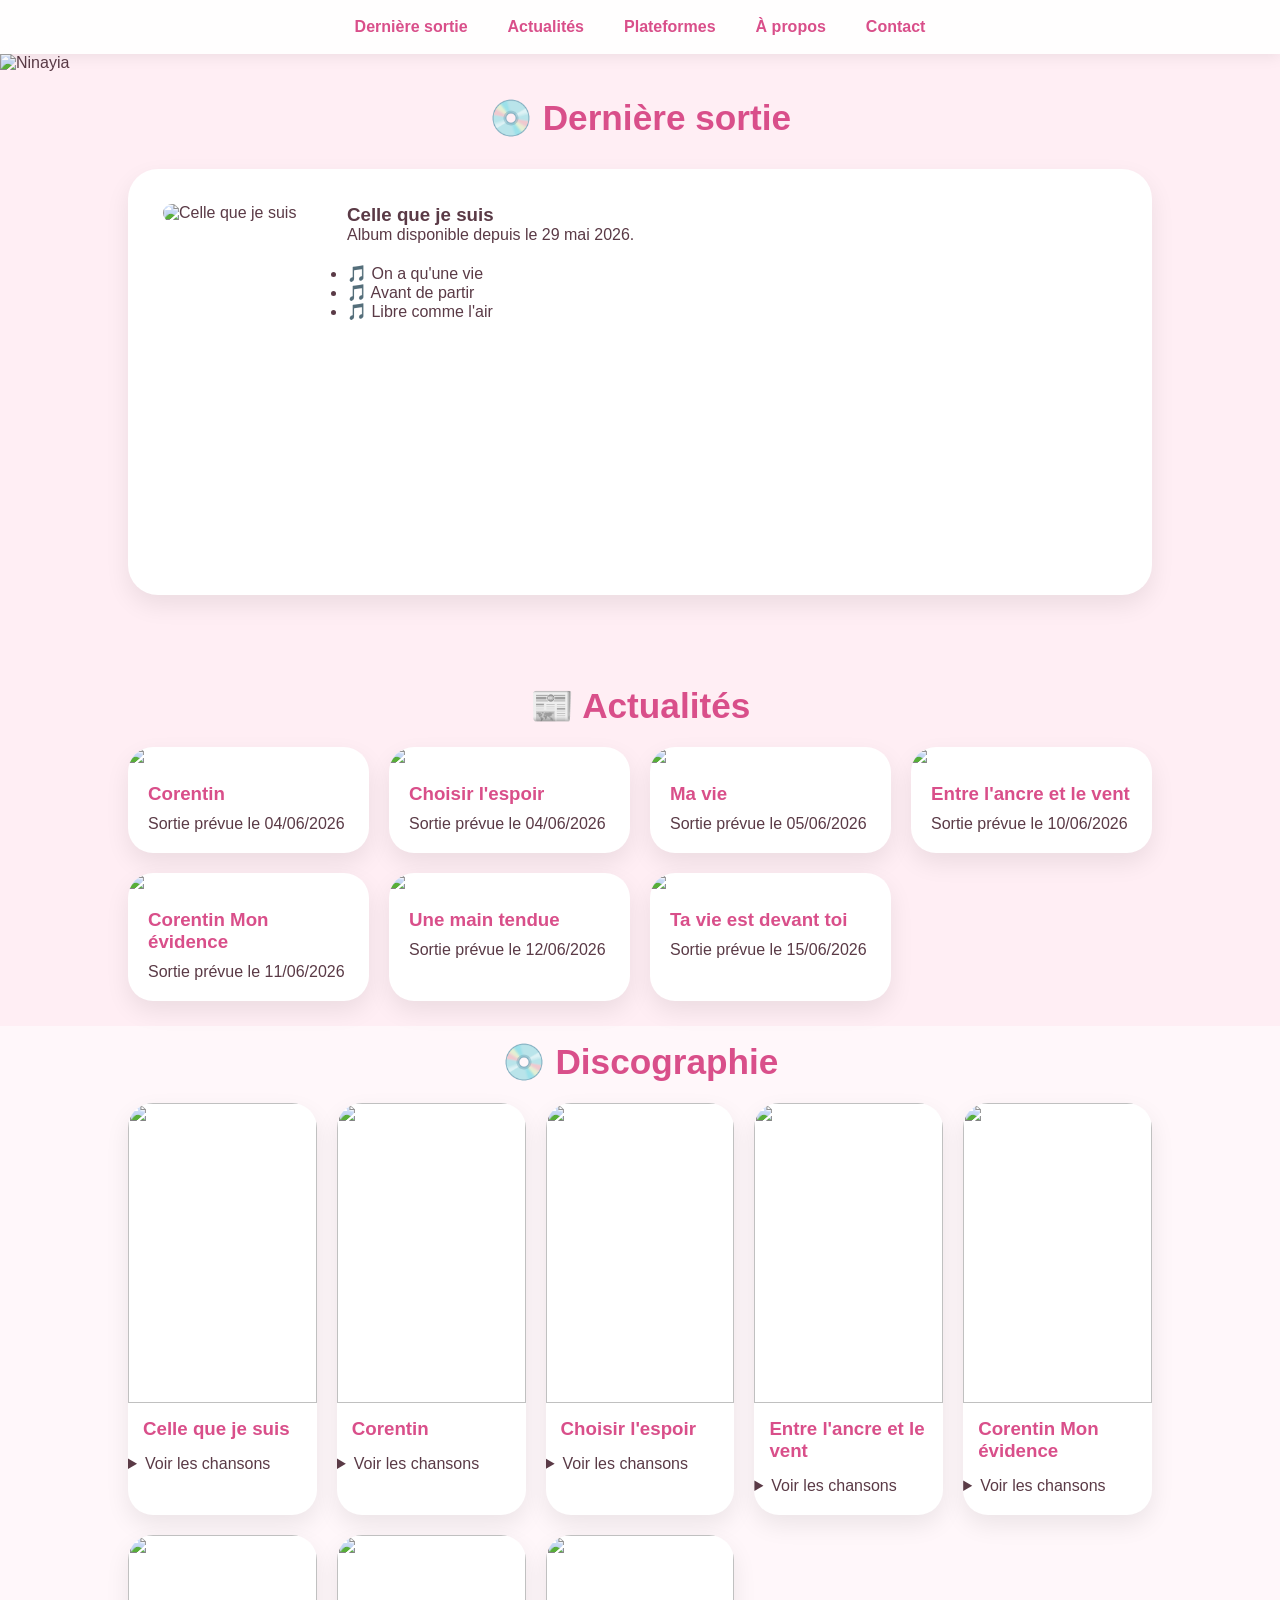
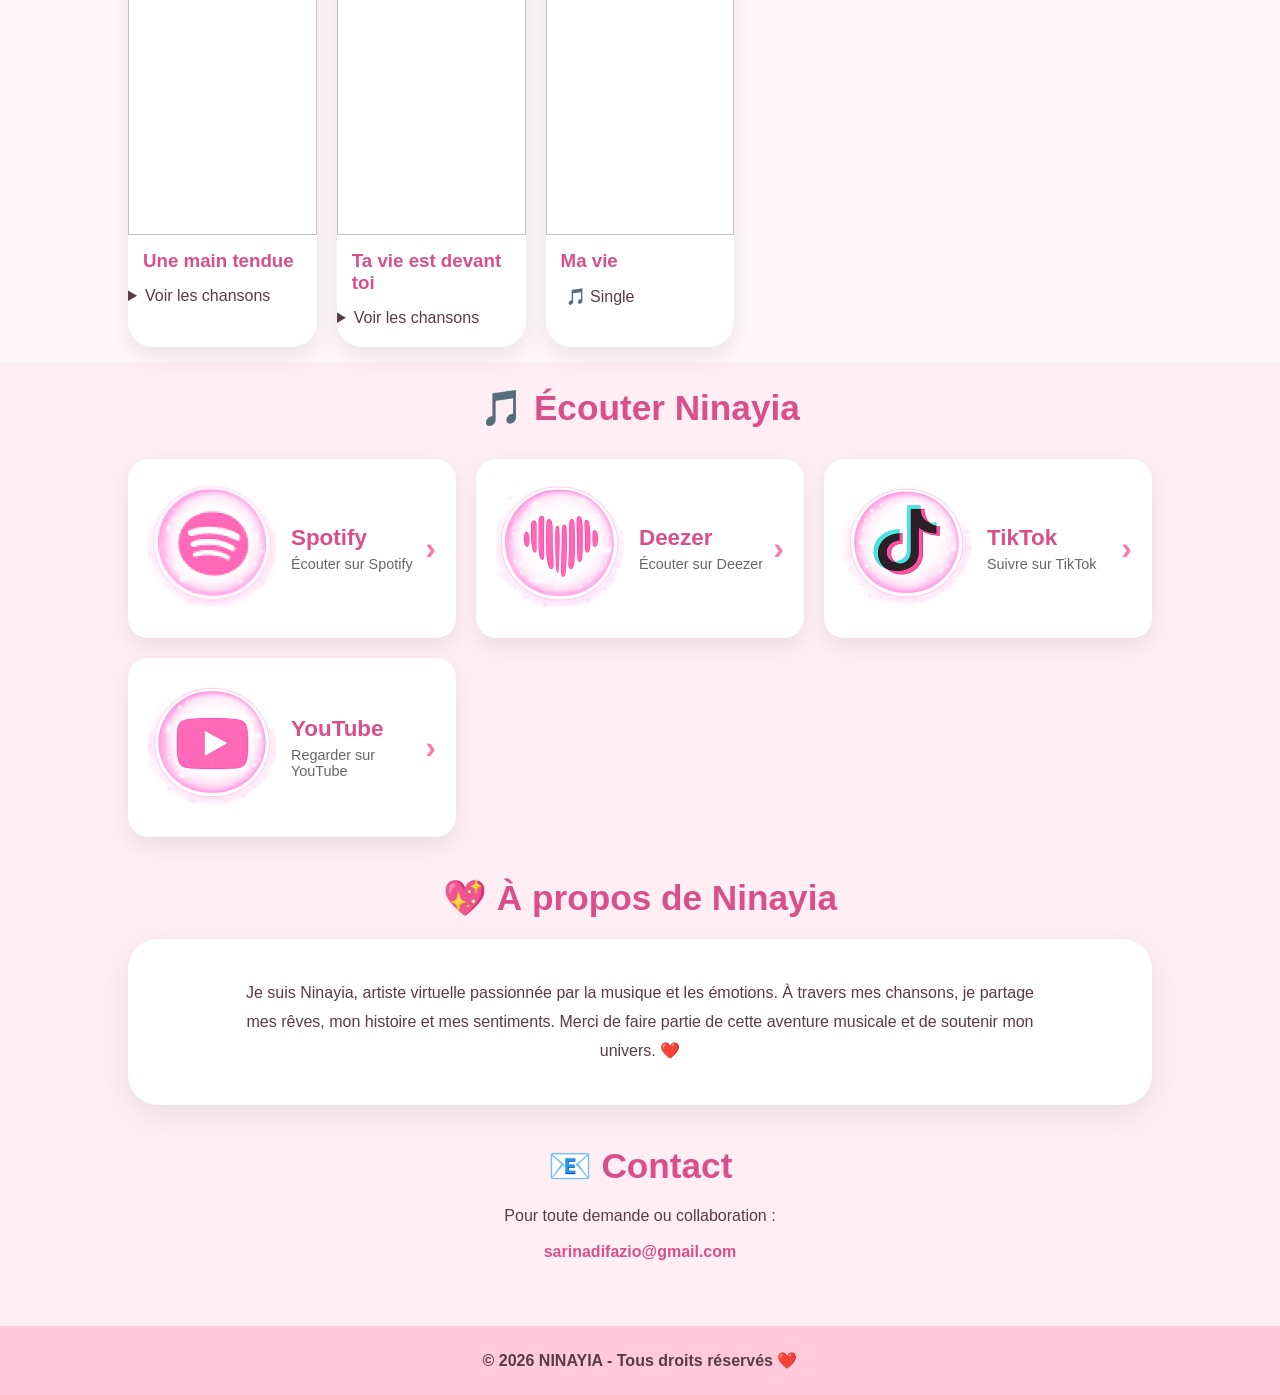
==== index.html @ 3643f946 "Update index.html" ====
<!DOCTYPE html>
<html lang="fr">
<head>
<meta charset="UTF-8">
<meta name="viewport" content="width=device-width, initial-scale=1.0">
<title>Ninayia - Site Officiel</title>

<style>

*{
margin:0;
padding:0;
box-sizing:border-box;
font-family:'Segoe UI',sans-serif;
}

html{
scroll-behavior:smooth;
}

body{
background:#ffeef4;
color:#5a3a46;
}

/* MENU */

nav{
position:sticky;
top:0;
z-index:1000;
background:rgba(255,255,255,0.9);
backdrop-filter:blur(12px);
display:flex;
justify-content:center;
gap:40px;
padding:18px;
box-shadow:0 2px 15px rgba(0,0,0,.08);
}

nav a{
text-decoration:none;
color:#d94f8a;
font-weight:700;
}

/* HERO */

.hero{
    margin-bottom:10px;
}

.hero img{
    width:100%;
    max-width:1700px;
    display:block;
    margin:auto;
}

/* SECTIONS */

section{
padding:15px 10%;
}

h2{
text-align:center;
font-size:2.2rem;
margin-bottom:20px;
color:#d94f8a;
}



/* ALBUM */

.featured{
background:white;
border-radius:30px;
padding:20px;
display:flex;
gap:30px;
align-items:center;
box-shadow:0 10px 30px rgba(0,0,0,.08);
}

.featured img{
width:280px;
border-radius:20px;
}

.featured h3{
font-size:2rem;
margin-bottom:15px;
}

.tracklist{
margin-top:15px;
}

.tracklist li{
margin:8px 0;
}

/* CARDS */

.cards{
    display:grid;
    grid-template-columns:repeat(auto-fit,minmax(200px,1fr));
    gap:20px;
}
       
.card{
background:white;
border-radius:25px;
overflow:hidden;
box-shadow:0 10px 25px rgba(0,0,0,.08);
transition:.3s;
}

.card:hover{
transform:translateY(-5px);
}

.card img,
.album img{
    width:100%;
    height:auto;
    display:block;
}

.card-content{
padding:20px;
}

.card h3{
margin-bottom:10px;
color:#d94f8a;
}

/* PLATEFORMES */

.platforms{
display:grid;
grid-template-columns:repeat(auto-fit,minmax(260px,1fr));
gap:20px;
margin-top:30px;
}

.platform-card{
display:flex;
align-items:center;
background:white;
padding:20px;
border-radius:20px;
text-decoration:none;
box-shadow:0 8px 20px rgba(0,0,0,0.08);
transition:all .3s ease;
color:#d94f8a;
min-height:90px;    
}

.platform-card:hover{
transform:translateY(-5px);
box-shadow:0 15px 30px rgba(255,120,172,.25);
}

.platform-icon{
font-size:48px;
margin-right:15px;
}

.platform-text{
flex:1;
}

.platform-text h3{
margin:0;
font-size:1.4rem;
color:#d94f8a;
}

.platform-text p{
margin:5px 0 0;
font-size:.9rem;
color:#666;
}

.platform-arrow{
font-size:2rem;
color:#ff78ac;
font-weight:bold;
}
    
/* ABOUT */

.about{
background:white;
border-radius:30px;
padding:40px;
text-align:center;
box-shadow:0 10px 30px rgba(0,0,0,.08);
}

.about p{
max-width:800px;
margin:auto;
line-height:1.8;
}

/* CONTACT */

.contact{
text-align:center;
}

.contact a{
color:#d94f8a;
font-weight:bold;
text-decoration:none;
}

/* FOOTER */

footer{
background:#ffc9dc;
text-align:center;
padding:25px;
margin-top:50px;
font-weight:bold;
}

@media (max-width:768px){

.latest-release{
    display:flex;
    flex-direction:column;
    align-items:center;
    text-align:center;
    gap:20px;
    padding:20px;
}

.album-cover{
    width:220px;
}

.latest-text{
    margin:0;
    max-width:100%;
}

.latest-text ul{
    text-align:left;
    display:inline-block;
    margin-top:15px;
}

.spotify-player{
    width:100%;
    display:flex;
    justify-content:center;
}

.spotify-player iframe{
    width:100%;
    max-width:320px;
    height:352px;
}

}
#discographie{
    background:#fff7fa;
}

.disco{
    display:grid;
    grid-template-columns:repeat(auto-fit,minmax(180px,1fr));
    gap:20px;
}

.album{
    background:white;
    border-radius:25px;
    overflow:hidden;
    box-shadow:0 10px 25px rgba(0,0,0,.08);
    padding-bottom:20px;
}

.album img{
    width:100%;
    height:300px;
    object-fit:cover;
    transition:0.3s;
}

.album img:hover{
    transform:scale(1.05);
}

.album h3{
    padding:15px;
    color:#d94f8a;
}

.album ul{
    padding:0 25px 15px 40px;
}

.album li{
    margin-bottom:6px;
}

.album p{
    padding:0 20px;
}

.latest-release{
    display:flex;
    justify-content:space-between;
    align-items:flex-start;
    gap:20px;

    background:white;
    padding:35px;
    border-radius:30px;

    box-shadow:0 10px 25px rgba(0,0,0,0.08);

    margin-top:30px;
}
#album{
    margin-bottom:60px;
}
.album-cover{
    width:250px;
    border-radius:20px;
}

.latest-text{
    flex:0 0 450px;
}
    
.latest-text ul{
    margin-top:20px;
}
    
.spotify-player{
    flex-shrink:0;
}

    
#actualites,
#discographie,
#plateformes,
#apropos,
#contact{
    margin-top:10px;
    margin-bottom:10px;
}


    
</style>
</head>
<body>

<nav>
<a href="#album">Dernière sortie</a>
<a href="#actualites">Actualités</a>
<a href="#plateformes">Plateformes</a>
<a href="#apropos">À propos</a>
<a href="#contact">Contact</a>
</nav>

<header class="hero">
<img src="https://i.ibb.co/qL8CGSTW/Chat-GPT-Image-29-mai-2026-20-22-00.png" alt="Ninayia">
</header>

<section id="album">

<h2>💿 Dernière sortie</h2>

<div class="latest-release">

    <img class="album-cover"
    src="https://i.ibb.co/fYF1JJbm/Sans-titre.jpg"
    alt="Celle que je suis">

    <div class="latest-text">
        <h3>Celle que je suis</h3>

        <p>Album disponible depuis le 29 mai 2026.</p>

        <ul>
            <li>🎵 On a qu'une vie</li>
            <li>🎵 Avant de partir</li>
            <li>🎵 Libre comme l'air</li>
        </ul>
    </div>

    <div class="spotify-player">
        <iframe
        style="border-radius:12px"
        src="https://open.spotify.com/embed/album/3NSVQUNbGTejmmuPu7323S?utm_source=generator"
        width="300"
        height="352"
        frameborder="0"
        allowfullscreen=""
        allow="autoplay; clipboard-write; encrypted-media; fullscreen; picture-in-picture"
        loading="lazy">
        </iframe>
    </div>

</div>

</section>

<section id="actualites">

<h2>📰 Actualités</h2>

<div class="cards">

<div class="card">
<img src="https://i.ibb.co/DXrdBJQ/Chat-GPT-Image-23-mai-2026-12-47-00.png">
<div class="card-content">
<h3>Corentin</h3>
<p>Sortie prévue le 04/06/2026</p>
</div>
</div>
<div class="card">
<img src="https://i.ibb.co/9kczXn83/h-ZRMA.jpg">
<div class="card-content">
<h3>Choisir l'espoir</h3>
<p>Sortie prévue le 04/06/2026</p>
</div>
</div>
<div class="card">
<img src="https://i.ibb.co/GQFwTvSX/Ma-vie.jpg">
<div class="card-content">
<h3>Ma vie</h3>
<p>Sortie prévue le 05/06/2026</p>
</div>
</div>
<div class="card">
<img src="https://i.ibb.co/JwX20YQT/Entre-l-ancre-et-le-vent-3000x3000.png">
<div class="card-content">
<h3>Entre l'ancre et le vent</h3>
<p>Sortie prévue le 10/06/2026</p>
</div>
</div>    
<div class="card">
<img src="https://i.ibb.co/DDsDf5VG/2MN97.jpg">
<div class="card-content">
<h3>Corentin Mon évidence</h3>
<p>Sortie prévue le 11/06/2026</p>
</div>
</div>
<div class="card">
<img src="https://i.ibb.co/7N1hfn0n/Une-main-tendue.jpg">
<div class="card-content">
<h3>Une main tendue</h3>
<p>Sortie prévue le 12/06/2026</p>
</div>
</div>
<div class="card">
<img src="https://i.ibb.co/jv1PysdH/Ta-vie-est-devant-toi.jpg">
<div class="card-content">
<h3>Ta vie est devant toi</h3>
<p>Sortie prévue le 15/06/2026</p>
</div>
</div>
</div>    
</section>

<section id="discographie">

<h2>💿 Discographie</h2>

<div class="disco">

<div class="album">
<img src="https://i.ibb.co/fYF1JJbm/Sans-titre.jpg">

<h3>Celle que je suis</h3>
<details>
<summary>Voir les chansons</summary>
<ul>
<li>On a qu'une vie</li>
<li>Libre comme l'air</li>
<li>Personne ne peut rien contre moi</li>
<li>C’est moi qui fais mes choix</li>
<li>Je Me Promets D’y Aller</li>
<li>Certaines décisions</li>
<li>Avant de partir</li>
<li>Entre doute et lumière</li>
<li>L'étoile invisible</li>
<li>Je ressens trop</li>
<li>Ici et aujourd’hui</li>
<li>Je sais qui je suis</li>
<li>En décalage</li>
</ul>
</details>
</div>

<div class="album">
<img src="https://i.ibb.co/DXrdBJQ/Chat-GPT-Image-23-mai-2026-12-47-00.png">

<h3>Corentin</h3>
<details>
<summary>Voir les chansons</summary>
<ul>
<li>Entre nous deux</li>
<li>Une évidence indescriptible</li>
<li>Dans ce lien étrange</li>
<li>Notre univers</li>
<li>Depuis toi</li>
<li>Même longueur d’onde</li>
<li>La fin du brouillard</li>
<li>Comme Une Évidence</li>
</ul>
</details>
</div>

<div class="album">
<img src="https://i.ibb.co/9kczXn83/h-ZRMA.jpg">

<h3>Choisir l'espoir</h3>
<details>
<summary>Voir les chansons</summary>
<ul>
<li>La vie n’est pas toujours mauvaise</li>
<li>Ta vie t’appartient</li>
<li>Rallume-toi</li>
<li>Pour ceux qu’on a abandonnés</li>
<li>J'ai choisi mon chemin</li>
<li>Je sais que t’es fatiguée</li>
<li>Attends encore</li>
<li>Alors Bouge</li>
<li>T’as le droit</li>
</ul>
</details>
</div>    
    
<div class="album">
<img src="https://i.ibb.co/JwX20YQT/Entre-l-ancre-et-le-vent-3000x3000.png">

<h3>Entre l'ancre et le vent</h3>
<details>
<summary>Voir les chansons</summary>
<ul>
<li>Aimer quand même</li>
<li>Celui que je cherche</li>
<li>Comme dans un film</li>
<li>En retard sur moi</li>
<li>Entre l’ancre et le vent</li>
<li>J’avance pour moi</li>
<li>Je dois courir plus vite</li>
<li>Je leur dois rien</li>
<li>Jusqu’à la fin</li>
<li>Là où je vais</li>
<li>Laissez-moi souffler</li>
<li>Que ce soit la dernière</li>
<li>Si c’est une leçon</li>
<li>Toi</li>
</ul>
</details>

</div>

<div class="album">
<img src="https://i.ibb.co/DDsDf5VG/2MN97.jpg">

<h3>Corentin Mon évidence</h3>
<details>
<summary>Voir les chansons</summary>
<ul>
<li>Celui que j’ai choisi</li>
<li>A Chaque fois</li>
<li>À Travers Toutes Tes Chansons</li>
<li>Notre histoire</li>
<li>Depuis toujours</li>
<li>On y croit</li>
<li>Je t'attends</li>
<li>Notre Futur</li>
<li>Attends-moi encore un peu</li>
<li>Tu es ma magie</li>
<li>Tu es celui que j’aime</li>
<li>Je dépose mon cœur</li>
<li>Prends ma main</li>
<li>Es-tu prêt à me suivre</li>
</ul>
</details>
</div>

<div class="album">
<img src="https://i.ibb.co/7N1hfn0n/Une-main-tendue.jpg">

<h3>Une main tendue</h3>
<details>
<summary>Voir les chansons</summary>
<ul>
<li>Apprendre à être heureux</li>
<li>Ça va aller doucement</li>
<li>Ce que tu as besoin d'entendre</li>
<li>Encore demain</li>
<li>On a le droit</li>
<li>On mérite le soleil</li>
<li>Reste forte</li>
<li>Reste toi</li>
<li>Tiens bon</li>
<li>Une main tendue</li>
</ul>
</details>
</div>

<div class="album">
<img src="https://i.ibb.co/jv1PysdH/Ta-vie-est-devant-toi.jpg">

<h3>Ta vie est devant toi</h3>
<details>
<summary>Voir les chansons</summary>
<ul>
<li>À une décision près</li>
<li>Devant moi</li>
<li>Fais ce que tu veux de ta vie</li>
<li>Il suffit d’un matin</li>
<li>L’intersection suivante</li>
<li>La roue tourne</li>
<li>La vie tourne</li>
<li>Le vrai courage</li>
<li>Rien n’est gravé</li>
<li>Ta vie est devant toi</li>
<li>Tout finit par passer</li>    
</ul>
</details>
</div>
 
    
<div class="album">
<img src="https://i.ibb.co/GQFwTvSX/Ma-vie.jpg">

<h3>Ma vie</h3>

<p>🎵 Single</p>

</div>
</div>
</section>  
    
<section id="plateformes">

<h2>🎵 Écouter Ninayia</h2>

<div class="platforms">

<a href="https://open.spotify.com/intl-fr/artist/1R3pg5xXF15uyrTNSZ6ivT" class="platform-card"target="_blank">
<div class="platform-icon">
    <img src="spotify.png" alt="Spotify">
</div>
<div class="platform-text">
<h3>Spotify</h3>
<p>Écouter sur Spotify</p>
</div>
<div class="platform-arrow">›</div>
</a>

<a href="https://www.deezer.com/fr/artist/387460251" class="platform-card"target="_blank">
<div class="platform-icon">
    <img src="deezer.png" alt="Deezer">
</div>
<div class="platform-text">
<h3>Deezer</h3>
<p>Écouter sur Deezer</p>
</div>
<div class="platform-arrow">›</div>
</a>

<a href="https://www.tiktok.com/@ninayia29?is_from_webapp=1&sender_device=pc" class="platform-card"target="_blank">
<div class="platform-icon">
    <img src="tiktok.png" alt="TikTok">
</div>
<div class="platform-text">
<h3>TikTok</h3>
<p>Suivre sur TikTok</p>
</div>
<div class="platform-arrow">›</div>
</a>

<a href="https://www.youtube.com/channel/UC0c4wUlyiH5M-6SL74YPl0Q" class="platform-card"target="_blank">
<div class="platform-icon">
    <img src="youtube.png" alt="YouTube">
</div>
<div class="platform-text">
<h3>YouTube</h3>
<p>Regarder sur YouTube</p>
</div>
<div class="platform-arrow">›</div>
</a>
</div>
</section>

<section id="apropos">

<h2>💖 À propos de Ninayia</h2>

<div class="about">

<p>

Je suis Ninayia, artiste virtuelle passionnée par la musique et les émotions.

À travers mes chansons, je partage mes rêves, mon histoire et mes sentiments.

Merci de faire partie de cette aventure musicale et de soutenir mon univers.

❤️

</p>

</div>

</section>

<section id="contact">

<h2>📧 Contact</h2>

<div class="contact">

<p>
Pour toute demande ou collaboration :
</p>

<br>

<a href="mailto:sarinadifazio@gmail.com">
sarinadifazio@gmail.com
</a>

</div>

</section>

<footer>

© 2026 NINAYIA - Tous droits réservés ❤️

</footer>

</body>
</html>
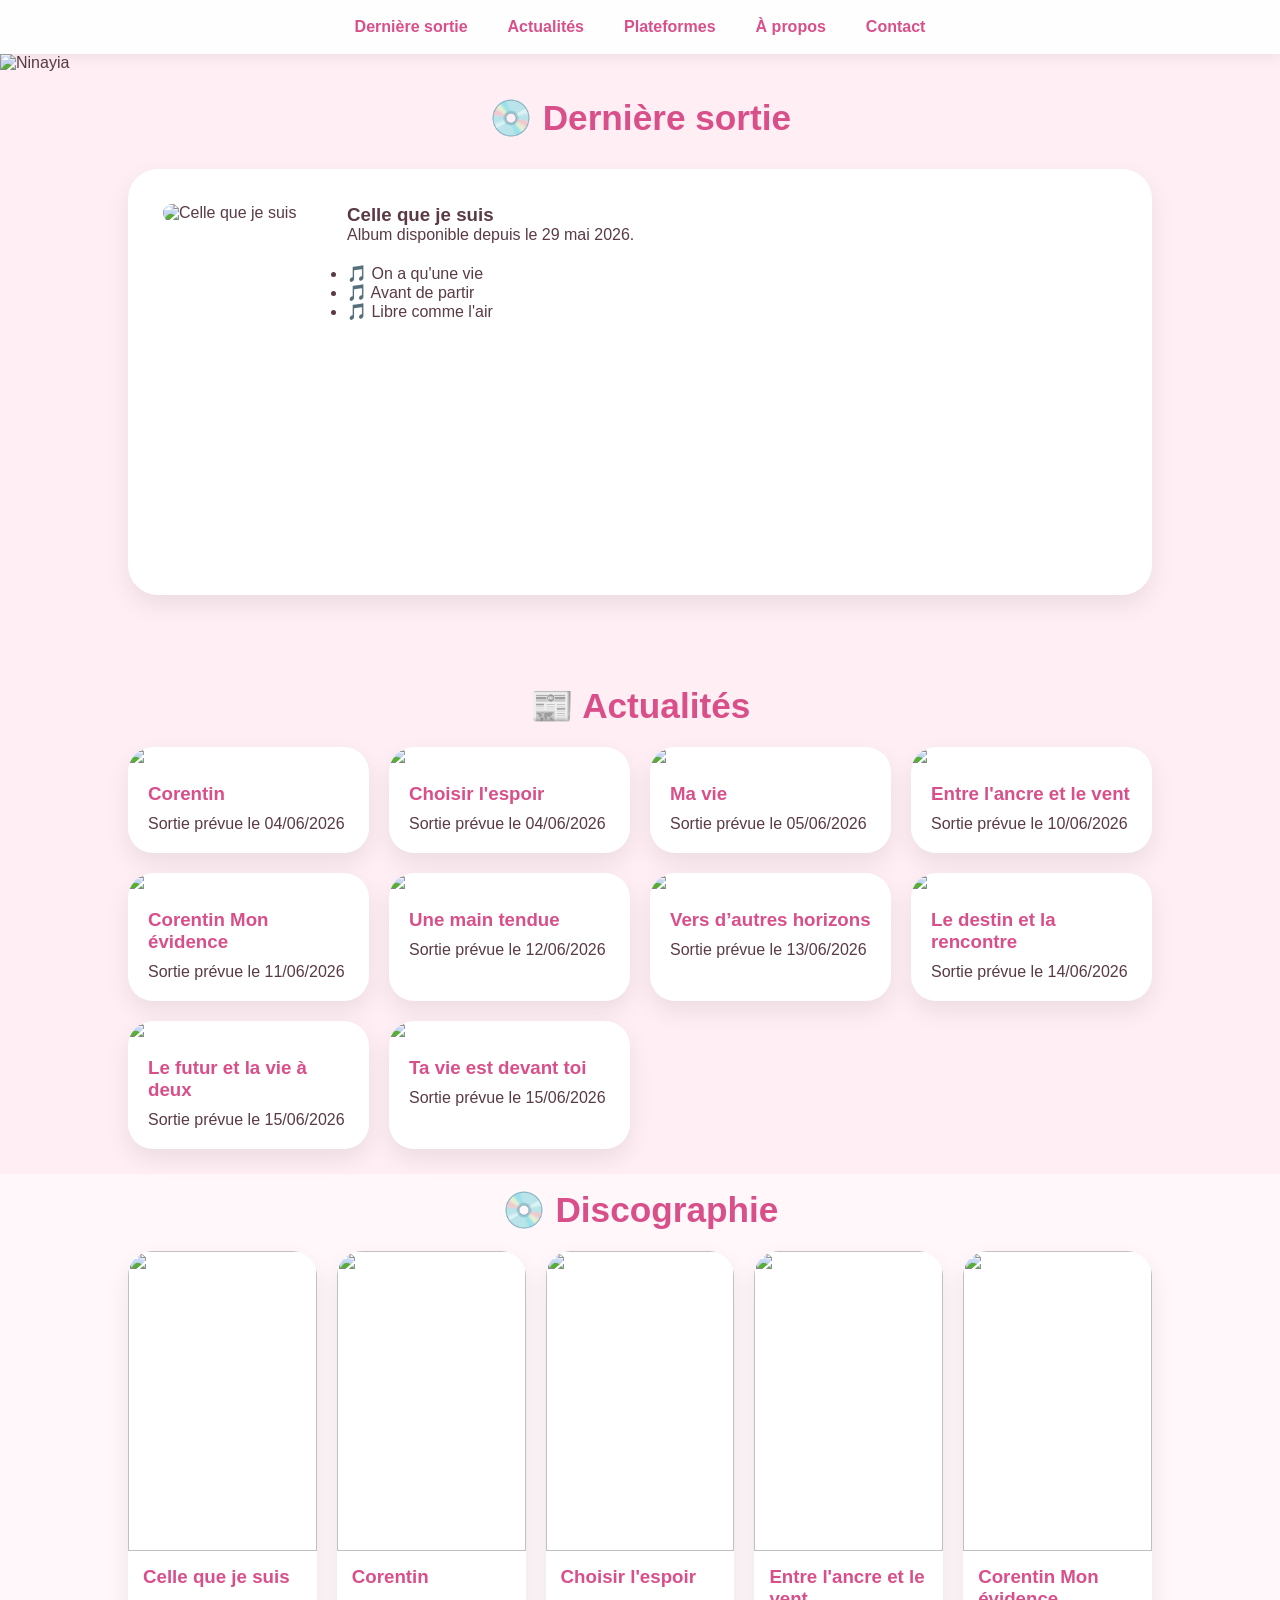
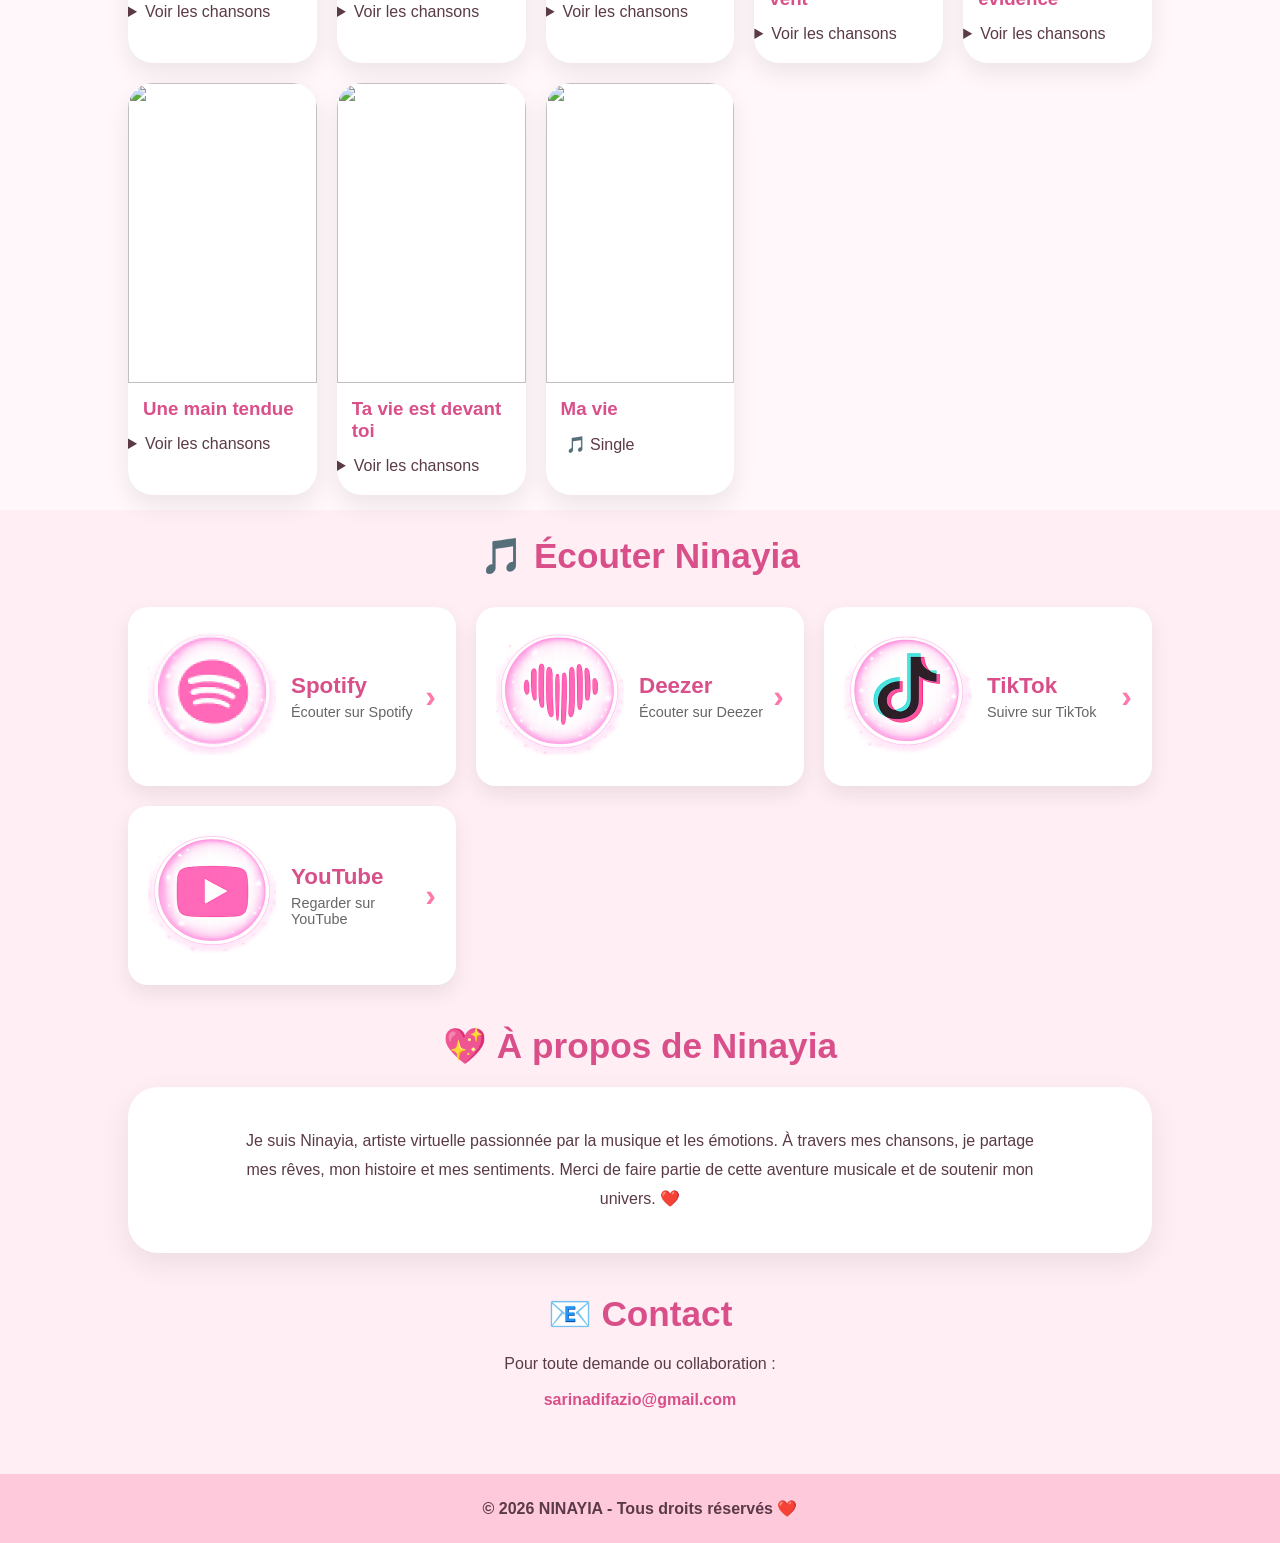
==== commit 62c2e3da: "Update index.html" ====
--- a/index.html
+++ b/index.html
@@ -70,8 +70,6 @@
 color:#d94f8a;
 }
 
-
-
 /* ALBUM */
 
 .featured{
@@ -233,12 +231,12 @@
 @media (max-width:768px){
 
 .latest-release{
-    display:flex;
-    flex-direction:column;
-    align-items:center;
+    display:flex !important;
+    flex-direction:column !important;
+    align-items:center !important;
+    justify-content:center !important;
     text-align:center;
     gap:20px;
-    padding:20px;
 }
 
 .album-cover{
@@ -465,12 +463,35 @@
 </div>
 </div>
 <div class="card">
+<img src="https://i.ibb.co/dsSLbG2Q/Vers-d-autres-horizons.jpg">
+<div class="card-content">
+<h3>Vers d’autres horizons</h3>
+<p>Sortie prévue le 13/06/2026</p>
+</div>
+</div>
+<div class="card">
+<img src="https://i.ibb.co/5W7DxBZR/Le-destin-et-la-rencontre.jpg">
+<div class="card-content">
+<h3>Le destin et la rencontre</h3>
+<p>Sortie prévue le 14/06/2026</p>
+</div>
+</div>
+<div class="card">
+<img src="https://i.ibb.co/GvgcJ7Tt/Le-futur-et-la-vie-deux.jpg">
+<div class="card-content">
+<h3>Le futur et la vie à deux</h3>
+<p>Sortie prévue le 15/06/2026</p>
+</div>
+</div>    
+<div class="card">
 <img src="https://i.ibb.co/jv1PysdH/Ta-vie-est-devant-toi.jpg">
 <div class="card-content">
 <h3>Ta vie est devant toi</h3>
 <p>Sortie prévue le 15/06/2026</p>
 </div>
 </div>
+
+    
 </div>    
 </section>
 
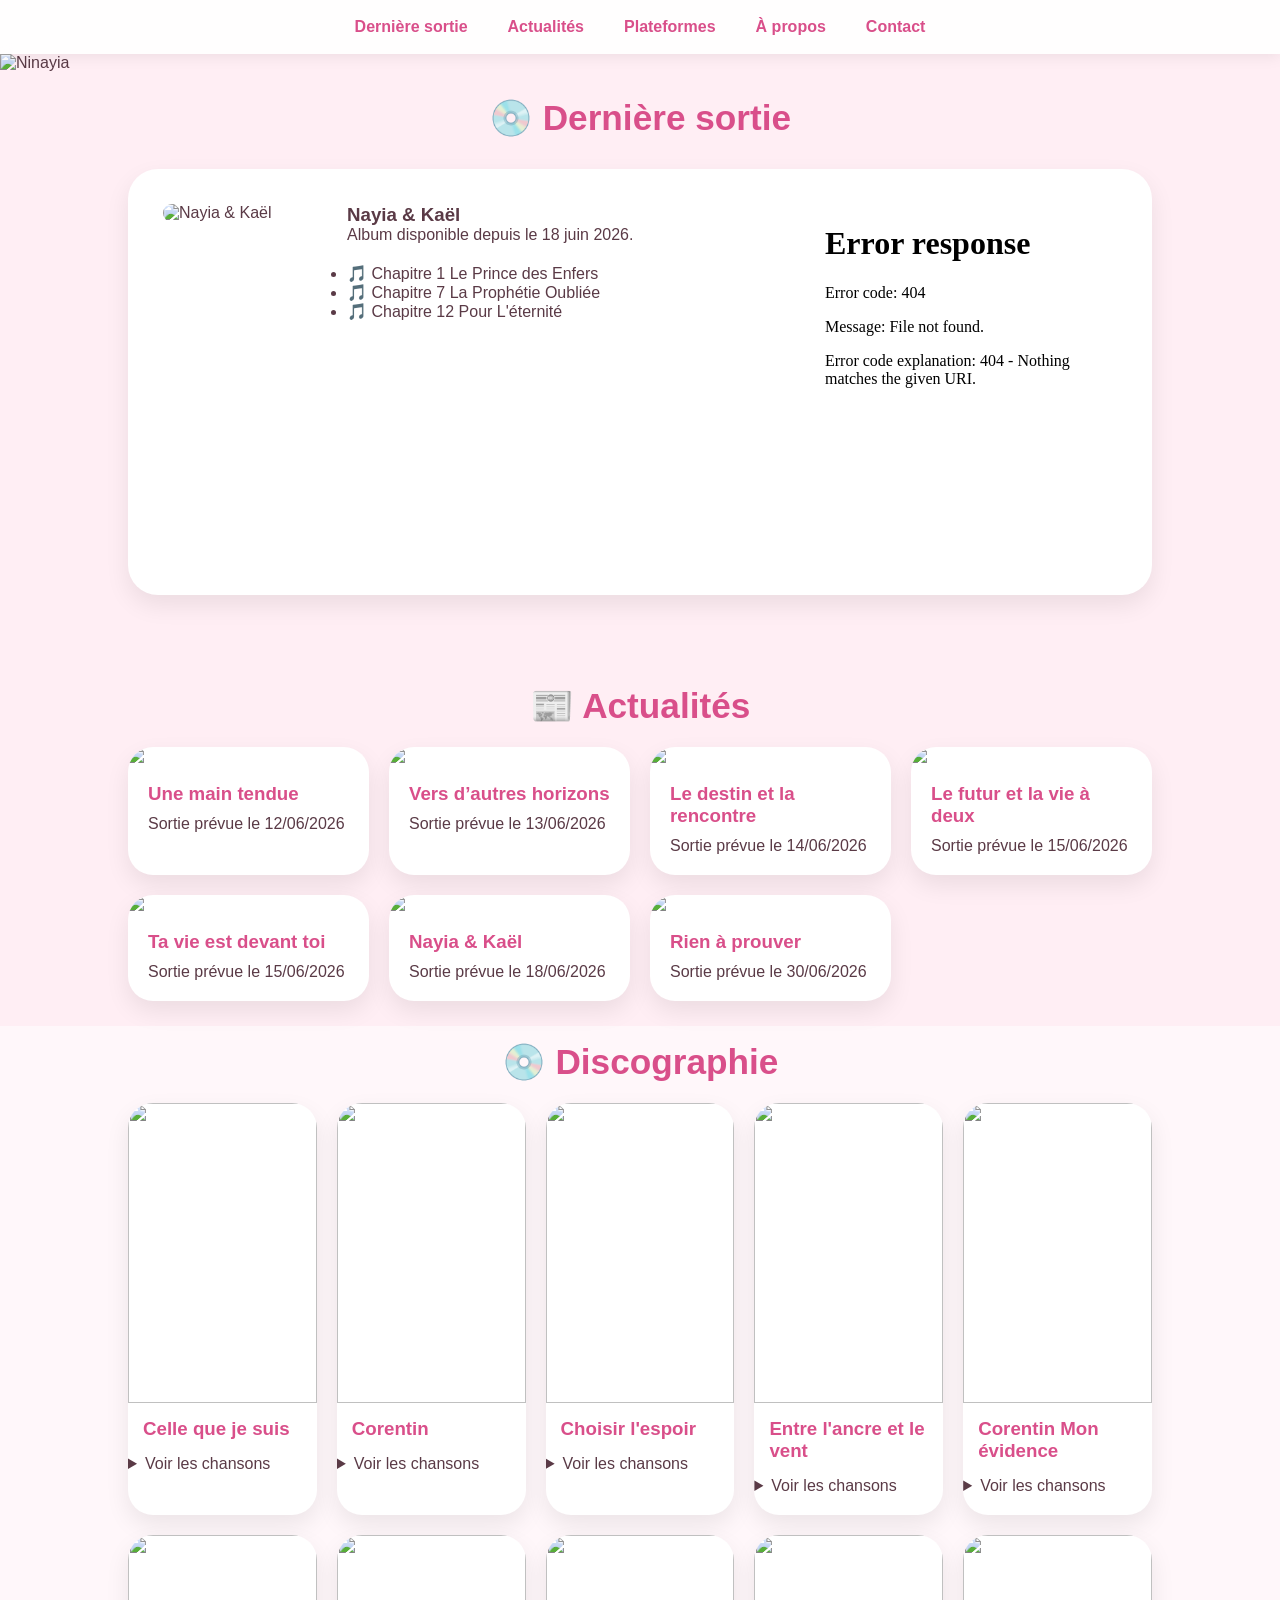
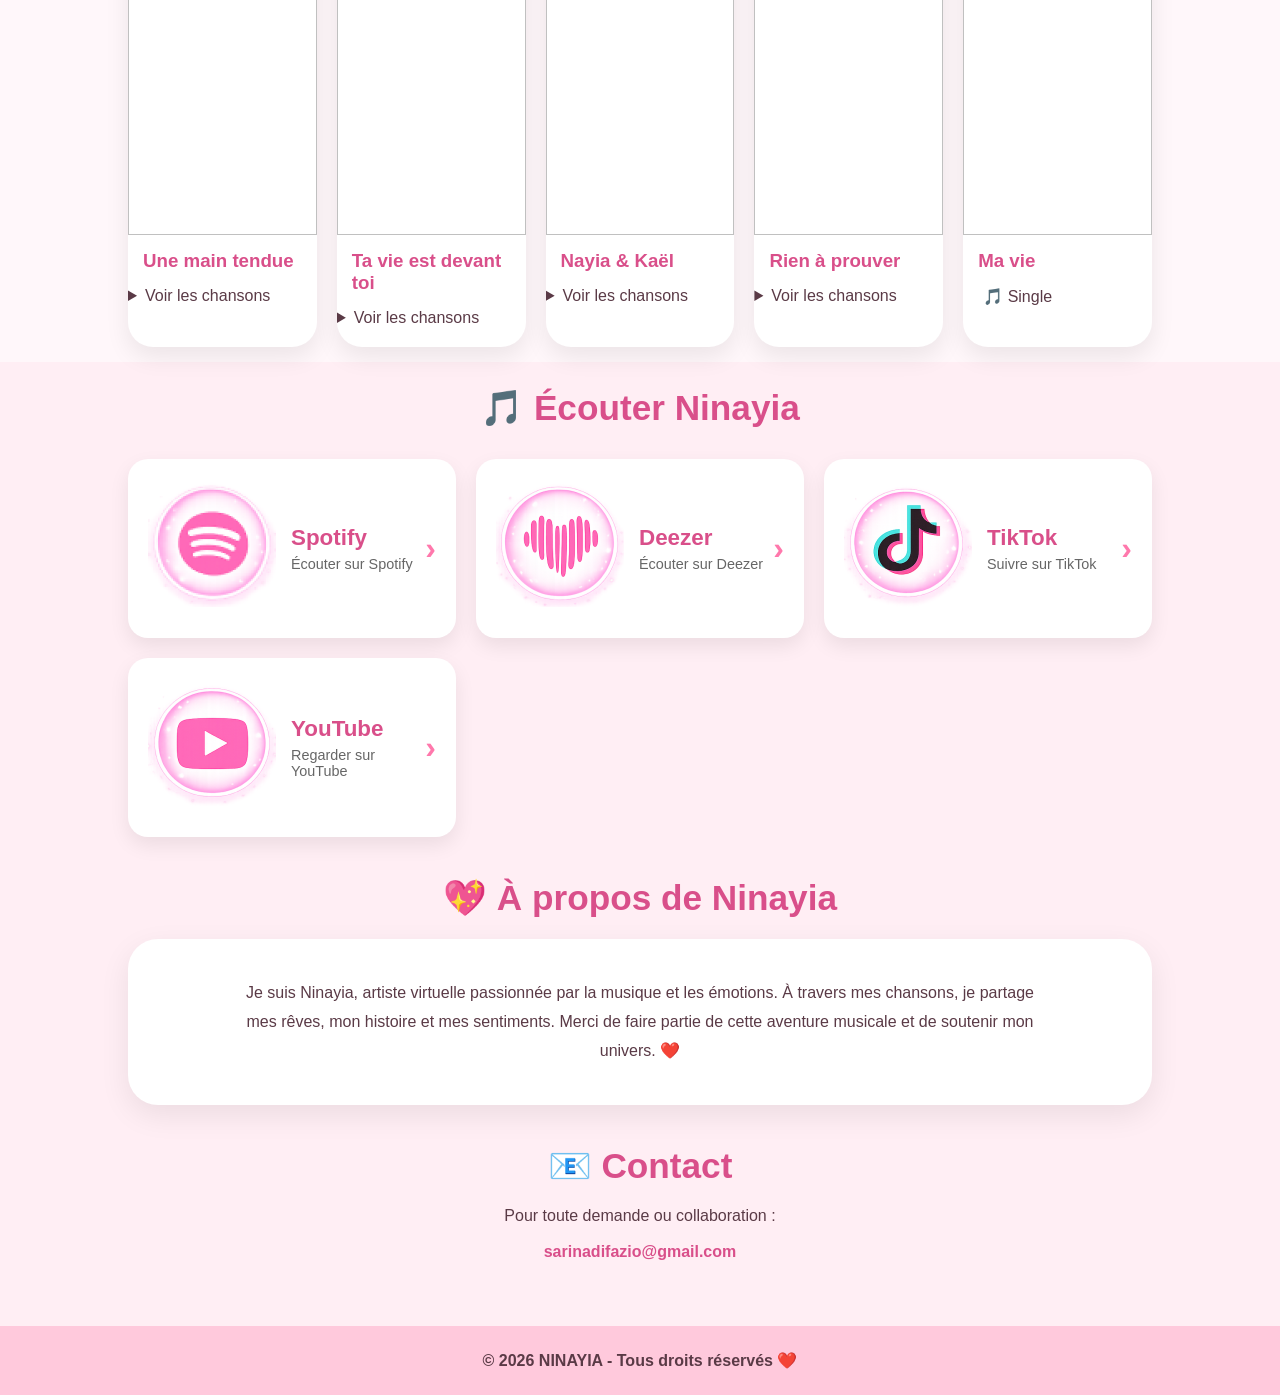
==== commit db29d31e: "Update index.html" ====
--- a/index.html
+++ b/index.html
@@ -382,25 +382,25 @@
 <div class="latest-release">
 
     <img class="album-cover"
-    src="https://i.ibb.co/fYF1JJbm/Sans-titre.jpg"
-    alt="Celle que je suis">
+    src="https://i.ibb.co/wNLsH4n0/Nayia-Kael.jpg"
+    alt="Nayia & Kaël">
 
     <div class="latest-text">
-        <h3>Celle que je suis</h3>
-
-        <p>Album disponible depuis le 29 mai 2026.</p>
+        <h3>Nayia & Kaël</h3>
+
+        <p>Album disponible depuis le 18 juin 2026.</p>
 
         <ul>
-            <li>🎵 On a qu'une vie</li>
-            <li>🎵 Avant de partir</li>
-            <li>🎵 Libre comme l'air</li>
+            <li>🎵 Chapitre 1 Le Prince des Enfers</li>
+            <li>🎵 Chapitre 7 La Prophétie Oubliée</li>
+            <li>🎵 Chapitre 12 Pour L'éternité</li>
         </ul>
     </div>
 
     <div class="spotify-player">
         <iframe
         style="border-radius:12px"
-        src="https://open.spotify.com/embed/album/3NSVQUNbGTejmmuPu7323S?utm_source=generator"
+        src="<iframe data-testid="embed-iframe" style="border-radius:12px" src="https://open.spotify.com/embed/album/2KRo6RSIXSYkPlKZk9lPoO?utm_source=generator&si=4a6e9b6cafcc4ffd" 
         width="300"
         height="352"
         frameborder="0"
@@ -420,41 +420,7 @@
 
 <div class="cards">
 
-<div class="card">
-<img src="https://i.ibb.co/DXrdBJQ/Chat-GPT-Image-23-mai-2026-12-47-00.png">
-<div class="card-content">
-<h3>Corentin</h3>
-<p>Sortie prévue le 04/06/2026</p>
-</div>
-</div>
-<div class="card">
-<img src="https://i.ibb.co/9kczXn83/h-ZRMA.jpg">
-<div class="card-content">
-<h3>Choisir l'espoir</h3>
-<p>Sortie prévue le 04/06/2026</p>
-</div>
-</div>
-<div class="card">
-<img src="https://i.ibb.co/GQFwTvSX/Ma-vie.jpg">
-<div class="card-content">
-<h3>Ma vie</h3>
-<p>Sortie prévue le 05/06/2026</p>
-</div>
-</div>
-<div class="card">
-<img src="https://i.ibb.co/JwX20YQT/Entre-l-ancre-et-le-vent-3000x3000.png">
-<div class="card-content">
-<h3>Entre l'ancre et le vent</h3>
-<p>Sortie prévue le 10/06/2026</p>
-</div>
-</div>    
-<div class="card">
-<img src="https://i.ibb.co/DDsDf5VG/2MN97.jpg">
-<div class="card-content">
-<h3>Corentin Mon évidence</h3>
-<p>Sortie prévue le 11/06/2026</p>
-</div>
-</div>
+
 <div class="card">
 <img src="https://i.ibb.co/7N1hfn0n/Une-main-tendue.jpg">
 <div class="card-content">
@@ -462,6 +428,7 @@
 <p>Sortie prévue le 12/06/2026</p>
 </div>
 </div>
+    
 <div class="card">
 <img src="https://i.ibb.co/dsSLbG2Q/Vers-d-autres-horizons.jpg">
 <div class="card-content">
@@ -469,6 +436,7 @@
 <p>Sortie prévue le 13/06/2026</p>
 </div>
 </div>
+    
 <div class="card">
 <img src="https://i.ibb.co/5W7DxBZR/Le-destin-et-la-rencontre.jpg">
 <div class="card-content">
@@ -476,13 +444,15 @@
 <p>Sortie prévue le 14/06/2026</p>
 </div>
 </div>
+    
 <div class="card">
 <img src="https://i.ibb.co/GvgcJ7Tt/Le-futur-et-la-vie-deux.jpg">
 <div class="card-content">
 <h3>Le futur et la vie à deux</h3>
 <p>Sortie prévue le 15/06/2026</p>
 </div>
-</div>    
+</div> 
+    
 <div class="card">
 <img src="https://i.ibb.co/jv1PysdH/Ta-vie-est-devant-toi.jpg">
 <div class="card-content">
@@ -490,7 +460,23 @@
 <p>Sortie prévue le 15/06/2026</p>
 </div>
 </div>
-
+    
+<div class="card">
+<img src="https://i.ibb.co/wNLsH4n0/Nayia-Kael.jpg">
+<div class="card-content">
+<h3>Nayia & Kaël</h3>
+<p>Sortie prévue le 18/06/2026</p>
+</div>
+</div>
+
+<div class="card">
+<img src="https://i.ibb.co/kscps2Bh/Sans-titre.jpg">
+<div class="card-content">
+<h3>Rien à prouver</h3>
+<p>Sortie prévue le 30/06/2026</p>
+</div>
+</div>
+    
     
 </div>    
 </section>
@@ -657,7 +643,53 @@
 </ul>
 </details>
 </div>
- 
+
+<div class="album">
+<img src="https://i.ibb.co/wNLsH4n0/Nayia-Kael.jpg">
+
+<h3>Nayia & Kaël</h3>
+<details>
+<summary>Voir les chansons</summary>
+<ul>
+<li>Chapitre 1 Le Prince des Enfers</li>
+<li>Chapitre 2 Nayia</li>
+<li>Chapitre 3 Le regard interdit</li>
+<li>Chapitre 4 Entre les flammes et la lumière
+</li>
+<li>Chapitre 5 Le Secret de Kaël</li>
+<li>Chapitre 6 Je N'ai Pas Peur De Toi</li>
+<li>Chapitre 7 La Prophétie Oubliée</li>
+<li>Chapitre 8 Choisir Son Destin</li>
+<li>Chapitre 9 À travers les ténèbres</li>
+<li>Chapitre 10 La Reine des Flammes</li>
+<li>Chapitre 11 Un Nouveau Royaume</li>
+<li>Chapitre 12 Pour L'éternité</li>       
+</ul>
+</details>
+</div>
+
+<div class="album">
+<img src="https://i.ibb.co/kscps2Bh/Sans-titre.jpg">
+
+<h3>Rien à prouver</h3>
+<details>
+<summary>Voir les chansons</summary>
+<ul>
+<li>Bleu infini</li>
+<li>Mille voix</li>
+<li>Au-delà du bruit</li>
+<li>Quand les lumières tombent</li>
+<li>Les promesses du ciel</li>
+<li>Rien à prouver</li>
+<li>Une autre version de moi</li>
+<li>Le cœur sous les projecteurs</li>
+<li>Une ville de lumière</li>
+<li>Le monde est à nous</li>
+<li>Toujours debout</li> 
+<li>Dernière chanson ce soir</li>     
+</ul>
+</details>
+</div>    
     
 <div class="album">
 <img src="https://i.ibb.co/GQFwTvSX/Ma-vie.jpg">
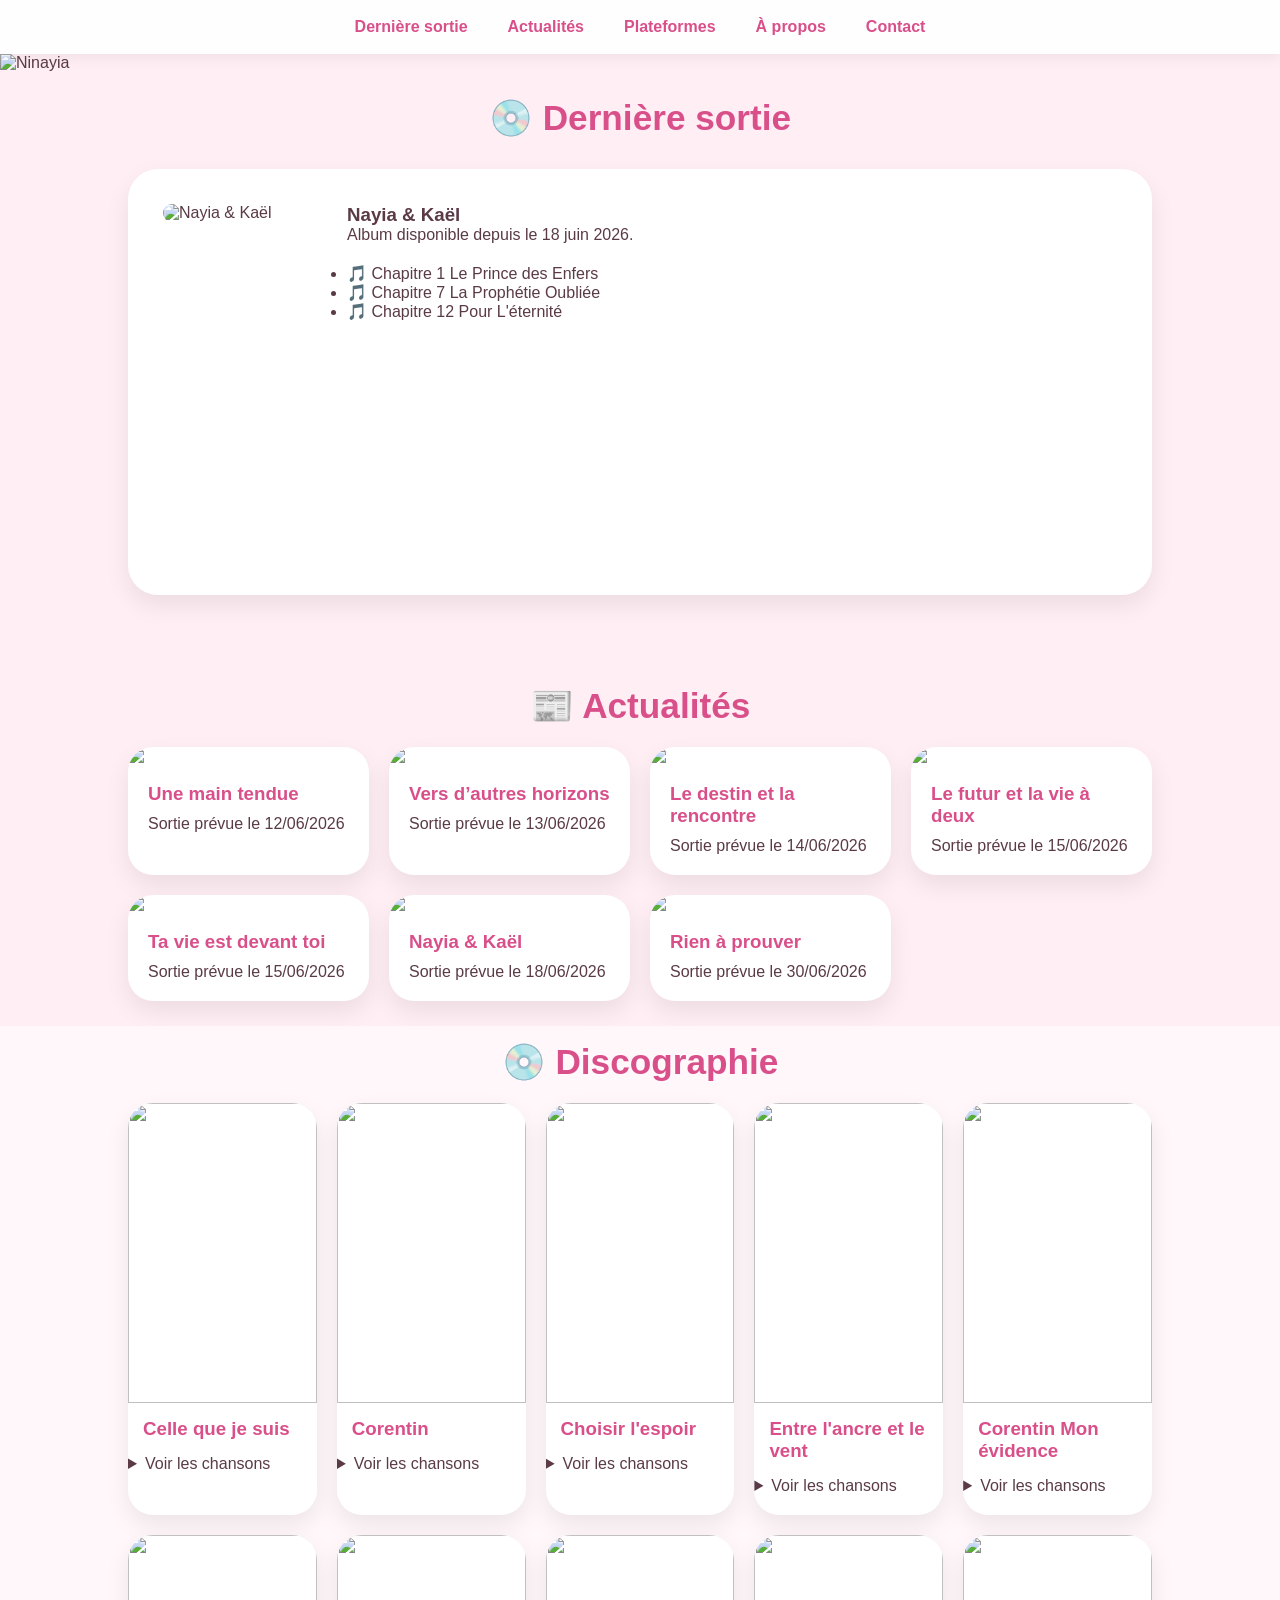
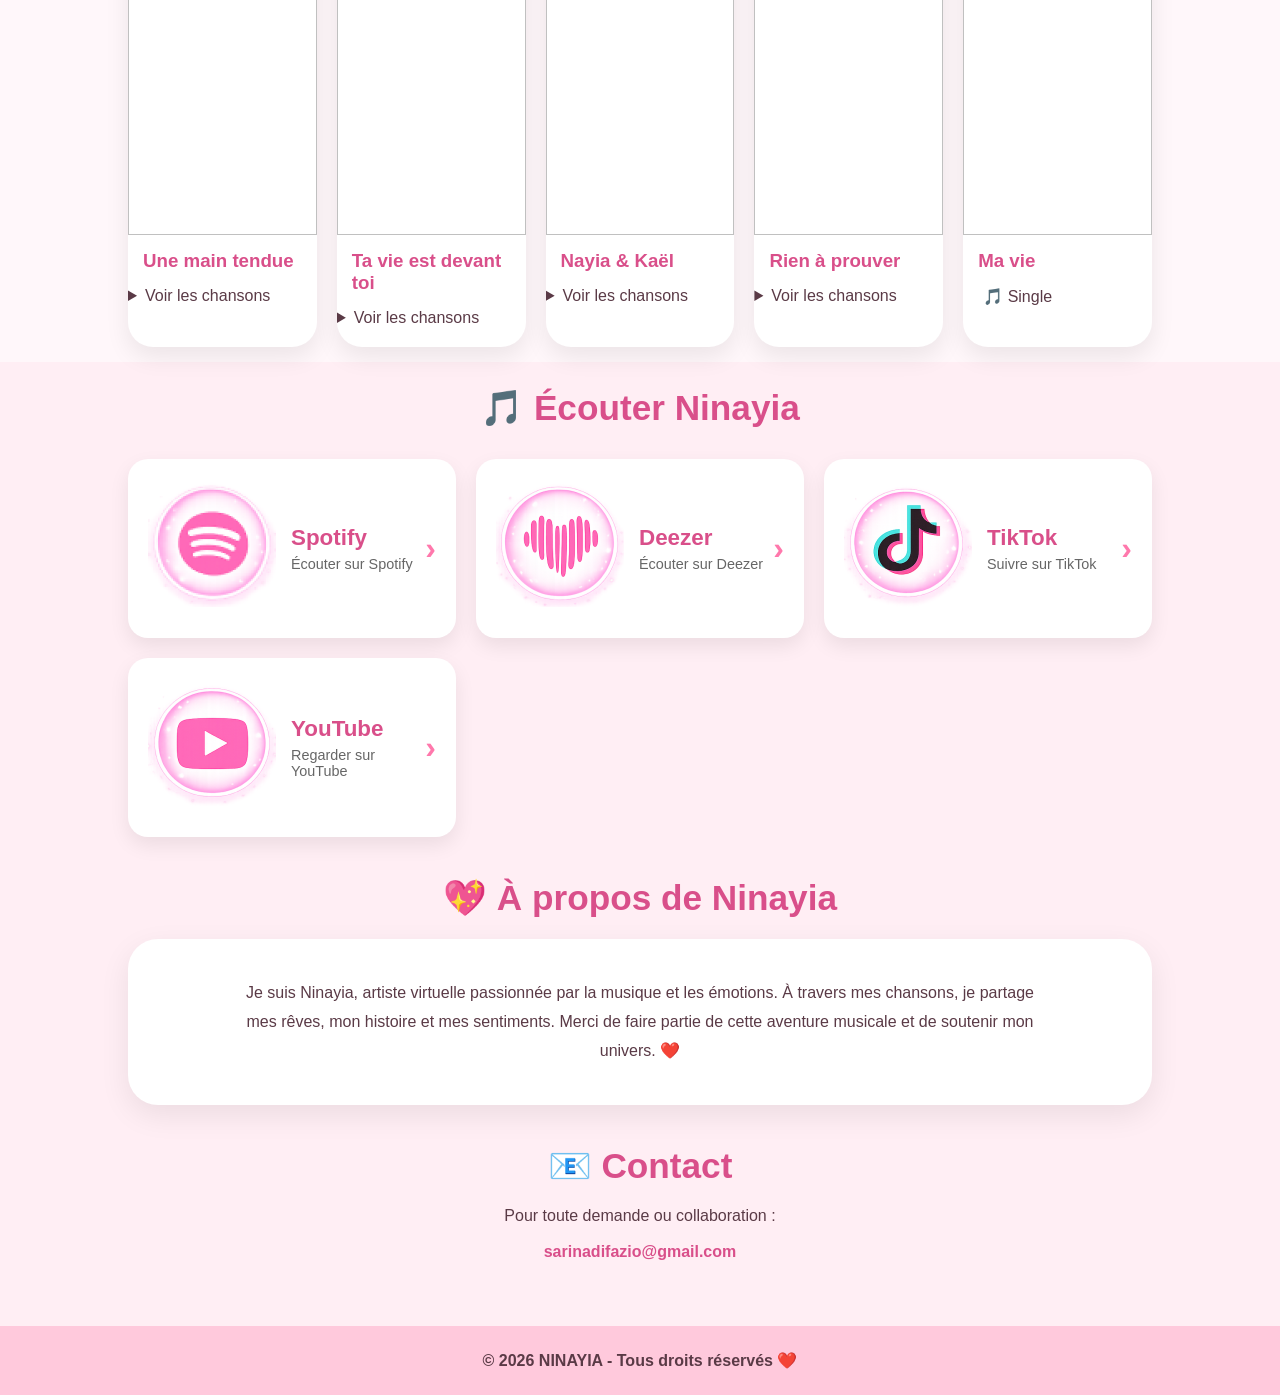
==== commit ba316ea7: "Update index.html" ====
--- a/index.html
+++ b/index.html
@@ -400,7 +400,7 @@
     <div class="spotify-player">
         <iframe
         style="border-radius:12px"
-        src="<iframe data-testid="embed-iframe" style="border-radius:12px" src="https://open.spotify.com/embed/album/2KRo6RSIXSYkPlKZk9lPoO?utm_source=generator&si=4a6e9b6cafcc4ffd" 
+        src="https://open.spotify.com/embed/album/2KRo6RSIXSYkPlKZk9lPoO?utm_source=generator&si=4a6e9b6cafcc4ffd" 
         width="300"
         height="352"
         frameborder="0"
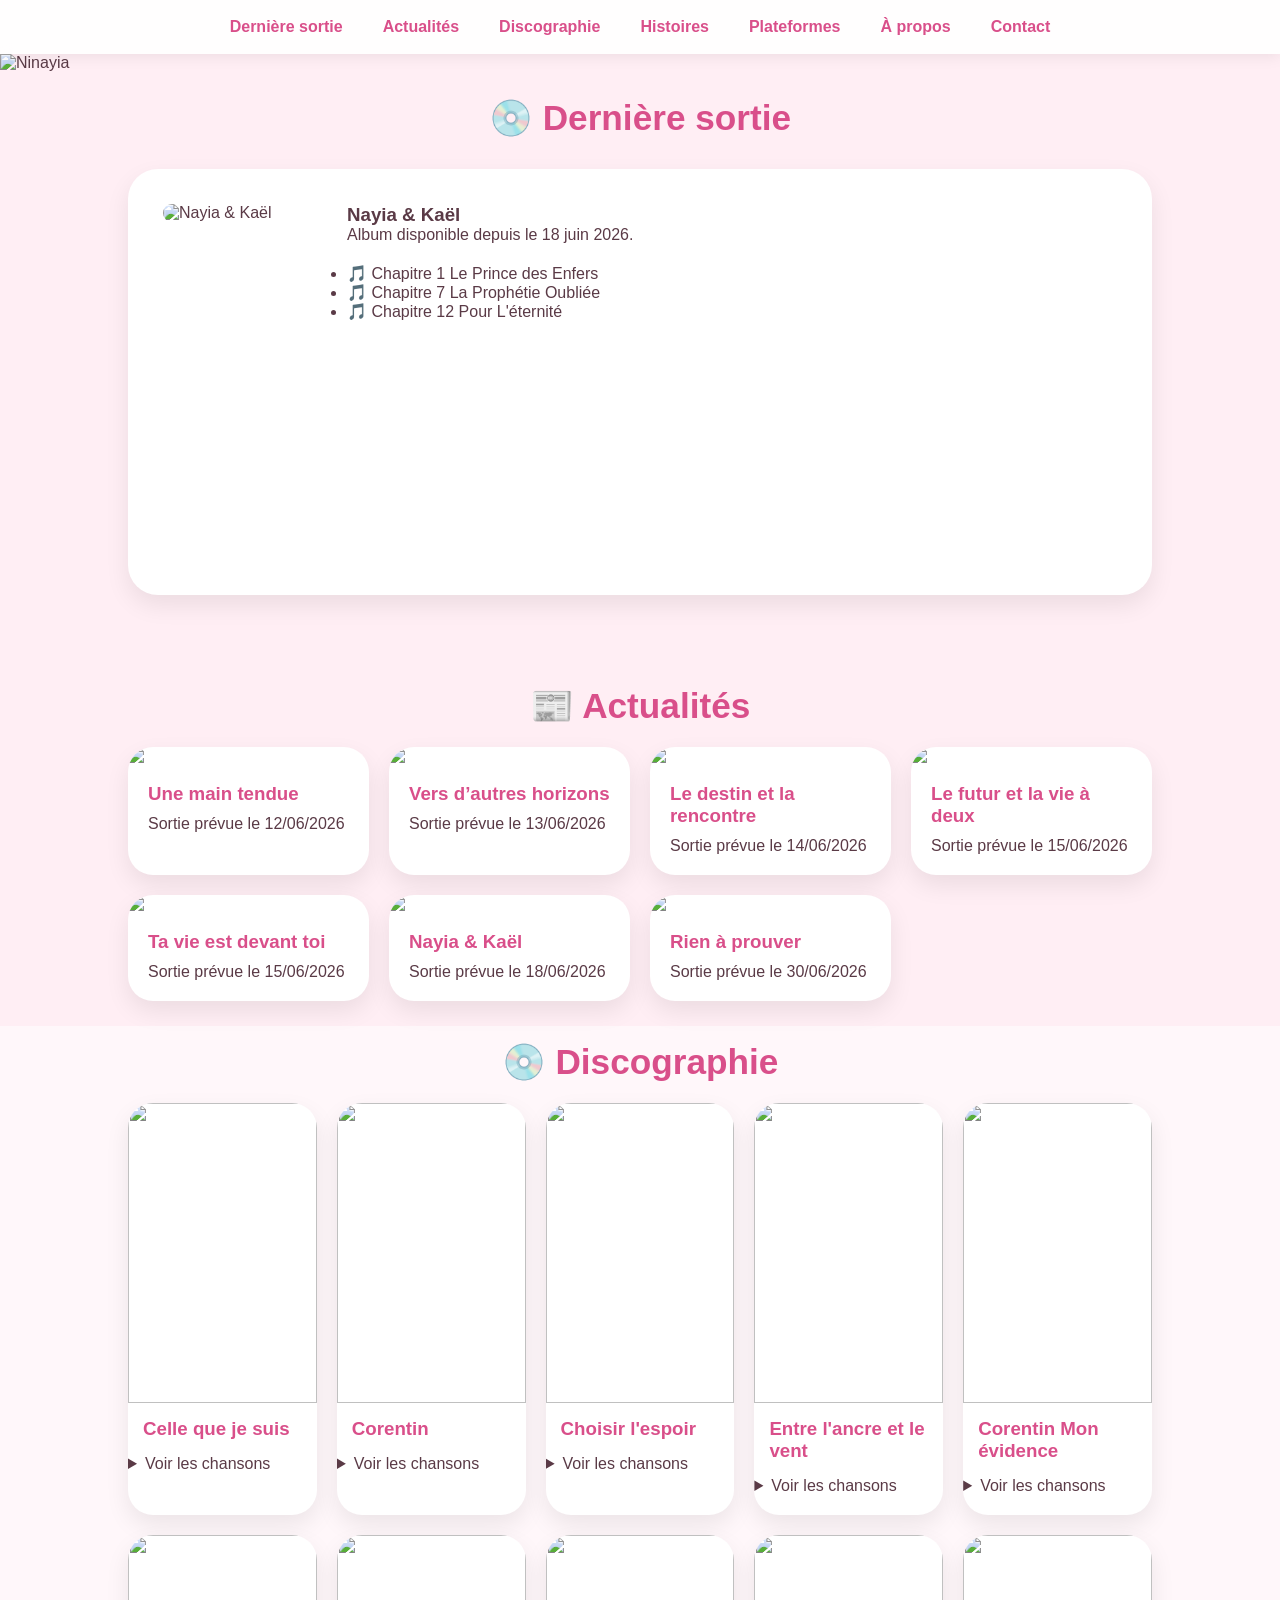
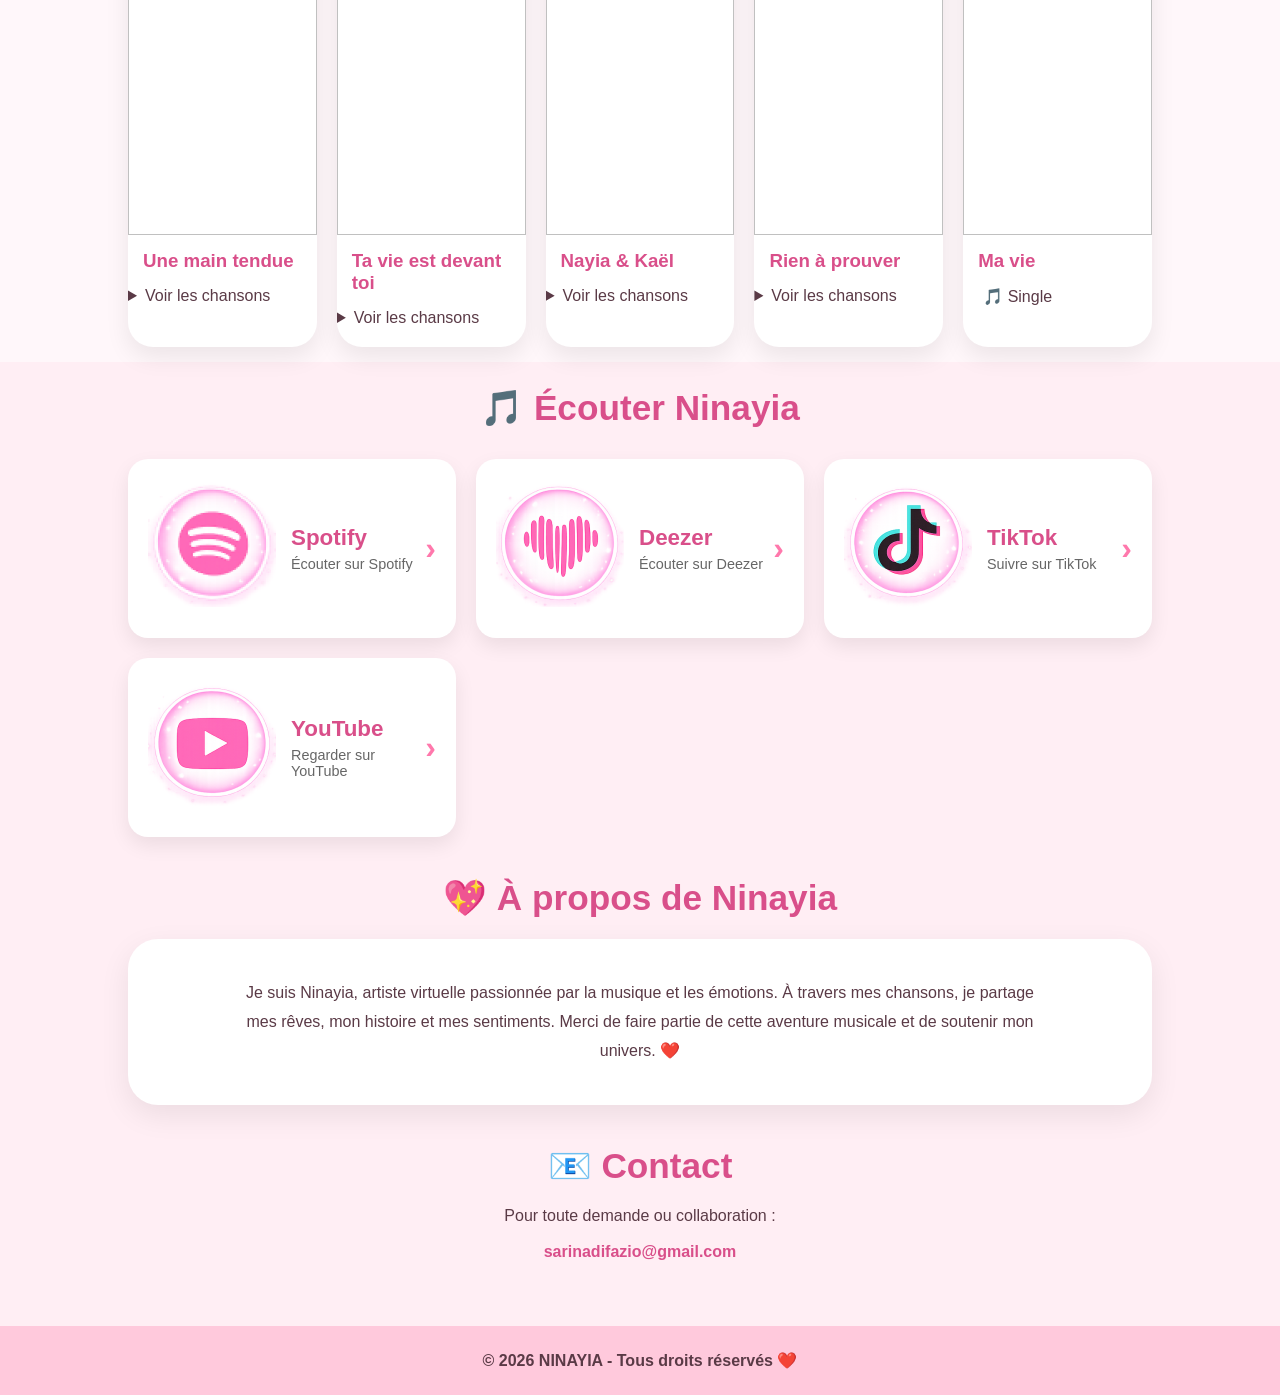
==== commit fcafbe3f: "Update index.html" ====
--- a/index.html
+++ b/index.html
@@ -364,11 +364,13 @@
 <body>
 
 <nav>
-<a href="#album">Dernière sortie</a>
-<a href="#actualites">Actualités</a>
-<a href="#plateformes">Plateformes</a>
-<a href="#apropos">À propos</a>
-<a href="#contact">Contact</a>
+    <a href="#album">Dernière sortie</a>
+    <a href="#actualites">Actualités</a>
+    <a href="#discographie">Discographie</a>
+    <a href="histoires.html">Histoires</a>
+    <a href="#plateformes">Plateformes</a>
+    <a href="#about">À propos</a>
+    <a href="#contact">Contact</a>
 </nav>
 
 <header class="hero">
@@ -741,7 +743,7 @@
 <div class="platform-arrow">›</div>
 </a>
 
-<a href="https://www.youtube.com/channel/UC0c4wUlyiH5M-6SL74YPl0Q" class="platform-card"target="_blank">
+<a href="https://www.youtube.com/@Ninayia29" class="platform-card"target="_blank">
 <div class="platform-icon">
     <img src="youtube.png" alt="YouTube">
 </div>
